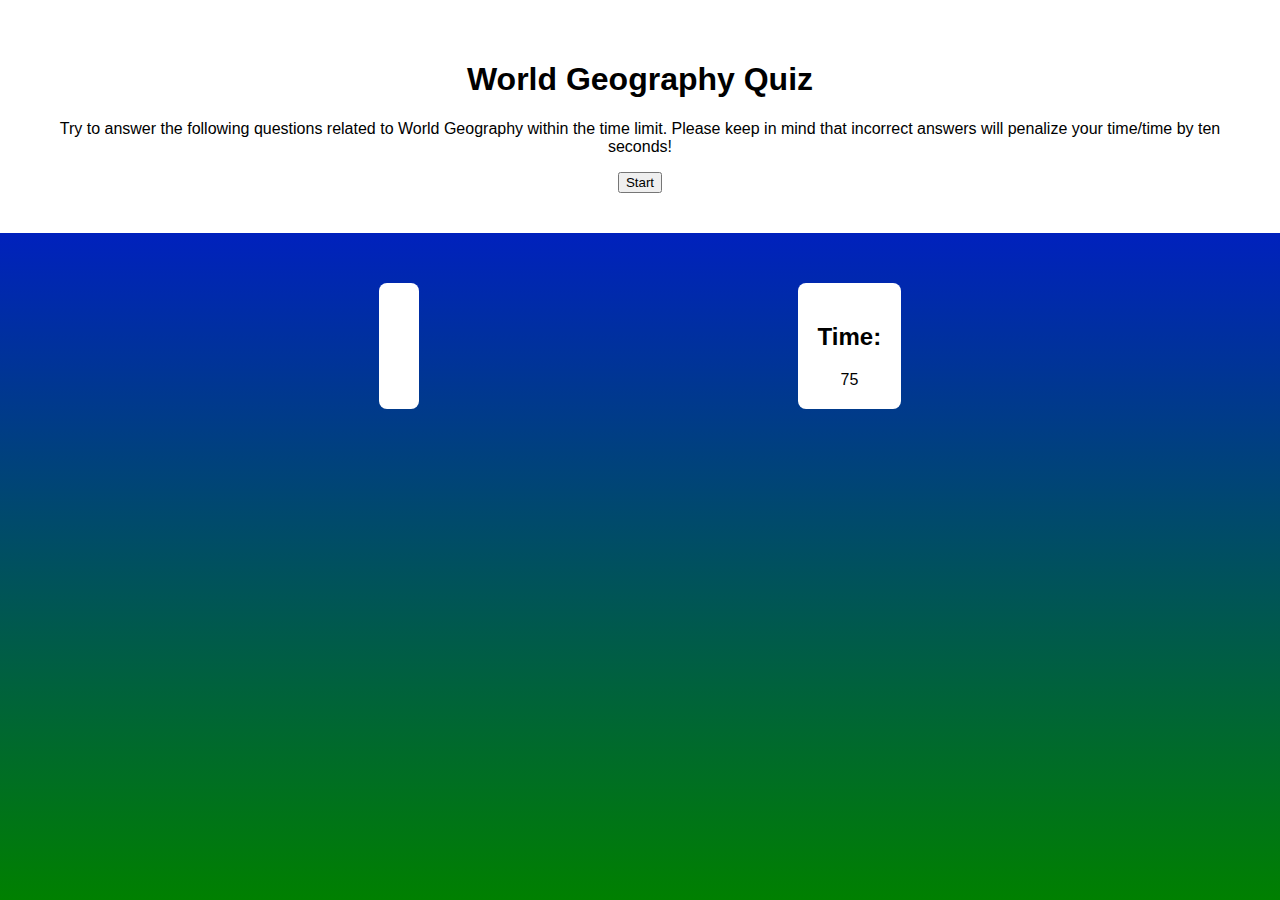
==== index.html @ da8908f9 "added question variables arrays" ====
<!DOCTYPE html>
<html lang="en">
<head>
    <meta charset="UTF-8">
    <meta http-equiv="X-UA-Compatible" content="IE=edge">
    <meta name="viewport" content="width=device-width, initial-scale=1.0">
    <title>World Geopgraphy Quiz</title>
    <link rel = "stylesheet" href="assets/css/style.css">
</head>
<body>
    <header>
        <h1>World Geography Quiz</h1>
        <p>Try to answer the following questions related to World Geography within the time limit.  Please keep in mind that incorrect answers will penalize your time/time by ten seconds!</p>
        <button class ="start-button">Start</button>
    </header>

    <main>
        <section>
            <div class = "Questions">
            </div>
        </section>

        <section>
            <div class = "QuizTimer">
                <h2>Time:</h2>
                <div class = "timer-text">
                <div class = "timer-count score">75</div>
                </div>
            </div>    
        </section>
    </main>


    <script src="assets/js/script.js"></script>
</body>
</html>
---- assets/css/style.css ----
* {
    box-sizing: border-box;
}

body {
    font-family: 'Segoe UI', Tahoma, Geneva, Verdana, sans-serif ;
    margin: 0;
    display: flex;
    flex-direction: column;
    min-height: 100vh;
    justify-content: flex-start;
    background: linear-gradient(blue,green);
}

header {
    padding: 40px;
    text-align: center;
    background: white;
    color: black;
}

main {
    display: flex;
    flex-wrap: wrap;
    justify-content: space-evenly;
}

section {
    flex: 0 auto;
    padding: 20px;
    margin-top: 50px;
    background-color: white;
    border-radius: 8px;
    text-align: center;
}
h3 {
    padding: 10px;
}
h3:hover {
   
    background-color: green;
}
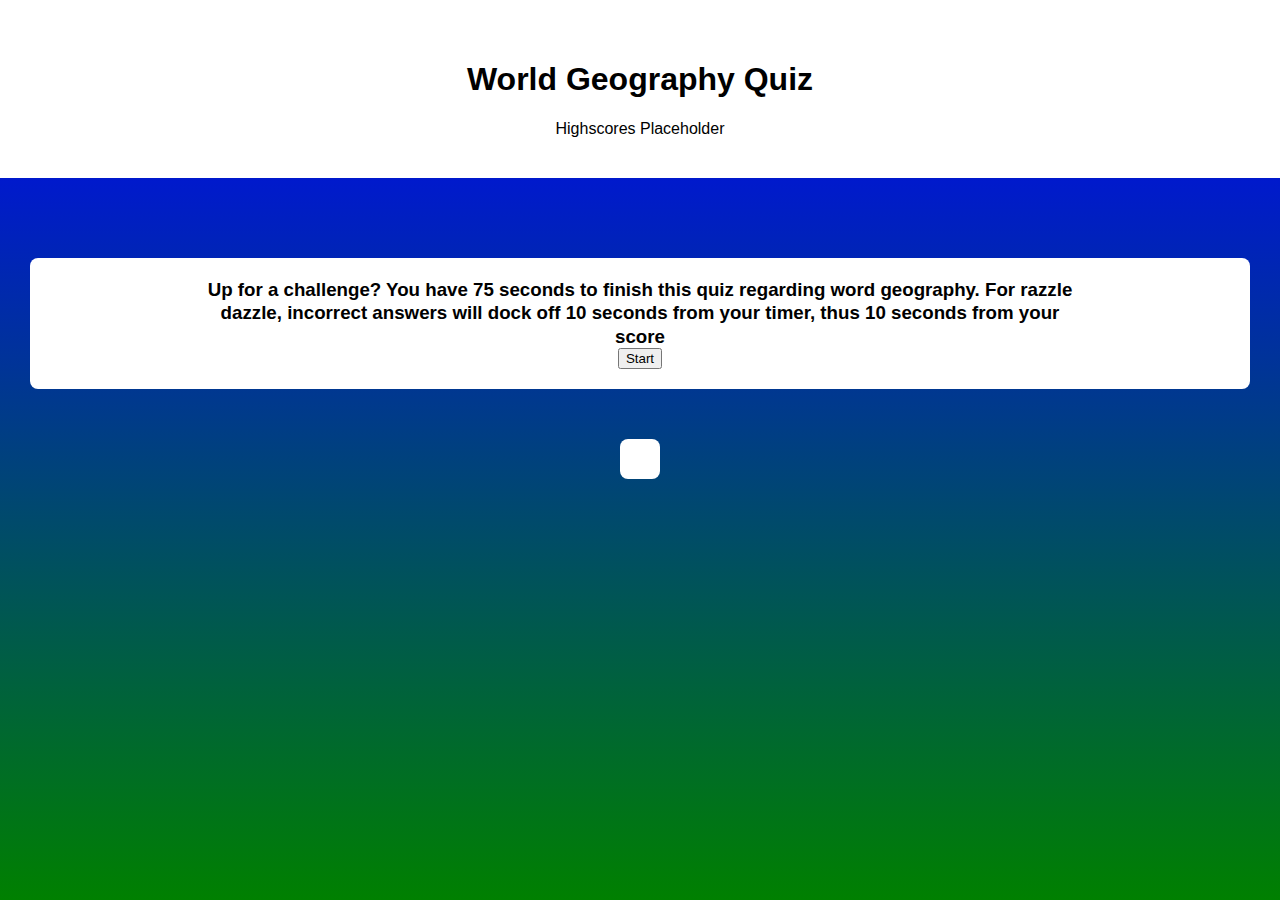
==== commit a94edb81: "added Quiz Start js section and padding to css main sections" ====
--- a/index.html
+++ b/index.html
@@ -10,23 +10,16 @@
 <body>
     <header>
         <h1>World Geography Quiz</h1>
-        <p>Try to answer the following questions related to World Geography within the time limit.  Please keep in mind that incorrect answers will penalize your time/time by ten seconds!</p>
-        <button class ="start-button">Start</button>
+        <a>Highscores Placeholder</a>
     </header>
 
     <main>
-        <section>
-            <div class = "Questions">
-            </div>
+        <section >
+            <div class = "mainContent">   
         </section>
 
         <section>
-            <div class = "QuizTimer">
-                <h2>Time:</h2>
-                <div class = "timer-text">
-                <div class = "timer-count score">75</div>
-                </div>
-            </div>    
+            <div class = "Quiz timer">
         </section>
     </main>
 
--- a/assets/css/style.css
+++ b/assets/css/style.css
@@ -23,6 +23,7 @@
     display: flex;
     flex-wrap: wrap;
     justify-content: space-evenly;
+    padding: 30px;
 }
 
 section {
@@ -33,10 +34,3 @@
     border-radius: 8px;
     text-align: center;
 }
-h3 {
-    padding: 10px;
-}
-h3:hover {
-   
-    background-color: green;
-}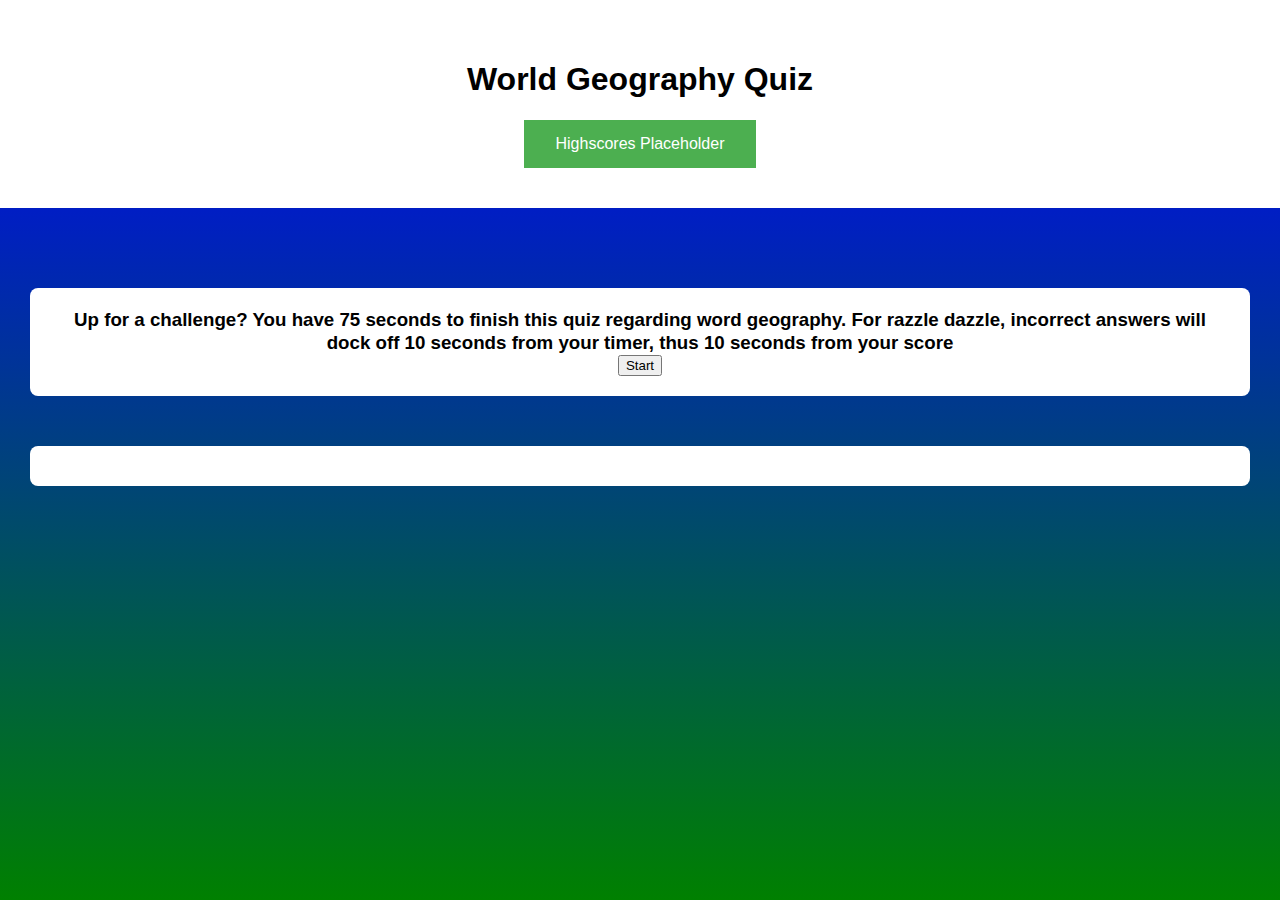
==== commit fd51603a: "added css styling to high score button" ====
--- a/index.html
+++ b/index.html
@@ -10,7 +10,8 @@
 <body>
     <header>
         <h1>World Geography Quiz</h1>
-        <a>Highscores Placeholder</a>
+        <button class="high-scores-btn"><a class="high-scores" href="highScores.html">Highscores Placeholder</a></button>
+        
     </header>
 
     <main>
--- a/assets/css/style.css
+++ b/assets/css/style.css
@@ -19,8 +19,25 @@
     color: black;
 }
 
+.high-scores-btn {
+    background-color: #4CAF50; 
+    border: none;
+    color: white;
+    padding: 15px 32px;
+    text-align: center;
+    text-decoration: none;
+    display: inline-block;
+    font-size: 16px;
+}
+
+.high-scores {
+    text-decoration: none;
+    color: white;
+}
+
+
 main {
-    display: flex;
+    flex-direction: row;
     flex-wrap: wrap;
     justify-content: space-evenly;
     padding: 30px;
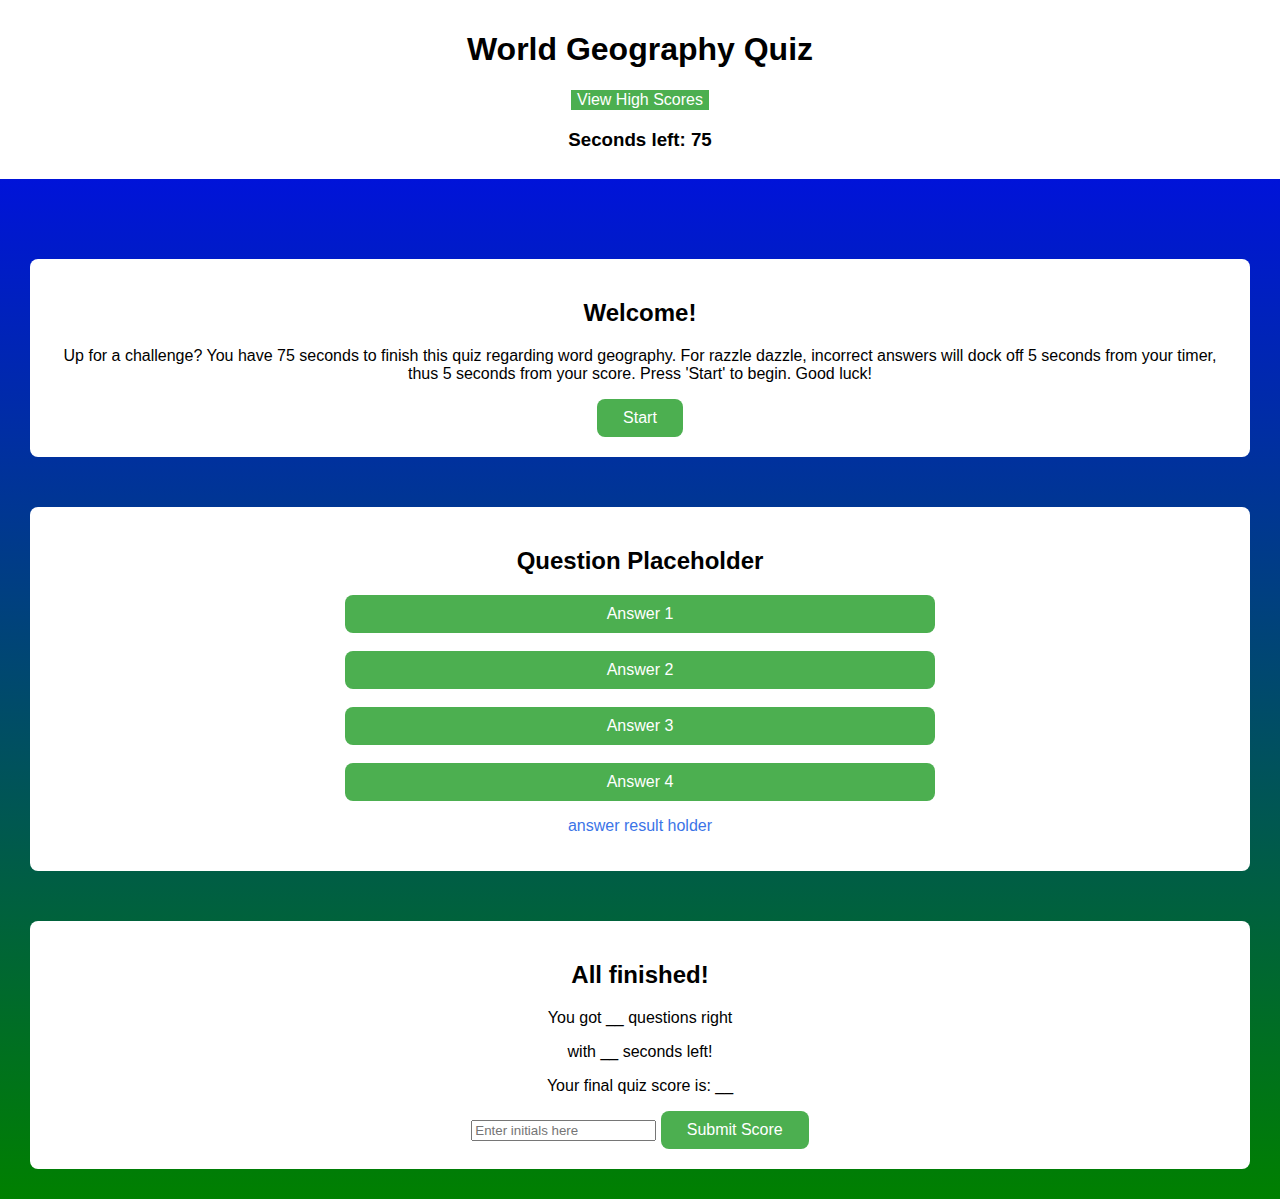
==== commit 0f5483f1: "updaded index.html; created individual sections for welcome message, questions, and results section " ====
--- a/index.html
+++ b/index.html
@@ -10,17 +10,41 @@
 <body>
     <header>
         <h1>World Geography Quiz</h1>
-        <button class="high-scores-btn"><a class="high-scores" href="highScores.html">Highscores Placeholder</a></button>
+        <button class="high-scores-btn"><a class="high-scores" href="highScores.html">View High Scores</a></button>
+        <h3>Seconds left: 75</h3>
         
     </header>
 
     <main>
-        <section >
-            <div class = "mainContent">   
+        <section  class="welcomeMessage" id="welcomeMessage">
+            <h2>Welcome!</h2>  
+            <p>Up for a challenge? You have 75 seconds to finish this quiz regarding word geography.  For razzle dazzle, incorrect answers will dock off 5 seconds from your timer, thus 5 seconds from your score. Press 'Start' to begin. Good luck!</p>
+            <button class="startButton" id="startButton">Start</button>
+        </section>
+
+        <section  class="questions" id="quizQuestions">
+            <h2>Question Placeholder</h2> 
+            <div class="answerChoices">
+                <button class ="answer-choice" id="answerButton1">Answer 1</button>
+                <br>
+                <button class ="answer-choice" id="answerButton2">Answer 2</button>
+                <br>
+                <button class ="answer-choice"  id="answerButton3">Answer 3</button>
+                <br>
+                <button class ="answer-choice"  id="answerButton4">Answer 4</button>
+            </div> 
+            <p style="color:rgb(59, 116, 231);" id="answerResult">answer result holder</p>
         </section>
 
         <section>
-            <div class = "Quiz timer">
+            <form id="resultForm">
+                <h2>All finished!</h2>
+                <p>You got __ questions right</p>
+                <p>with __ seconds left!</p>
+                <p>Your final quiz score is: __</p>
+                <input type="text" placeholder="Enter initials here" id="scoreInitials"></input>
+                <button class="submitScoreBtn" id="submitScore">Submit Score</button>
+            </form>
         </section>
     </main>
 
--- a/assets/css/style.css
+++ b/assets/css/style.css
@@ -13,17 +13,21 @@
 }
 
 header {
-    padding: 40px;
+    padding: 10px;
     text-align: center;
     background: white;
     color: black;
+}
+
+button :hover{
+    background-color: blueviolet;
 }
 
 .high-scores-btn {
     background-color: #4CAF50; 
     border: none;
     color: white;
-    padding: 15px 32px;
+    padding: 7px 15x;
     text-align: center;
     text-decoration: none;
     display: inline-block;
@@ -49,5 +53,53 @@
     margin-top: 50px;
     background-color: white;
     border-radius: 8px;
+    justify-content: center;
     text-align: center;
 }
+
+.startButton {
+    background-color: #4CAF50;
+    border: none;
+    border-radius: 8px;
+    color: white;
+    padding: 10px 26px;
+    text-align: center;
+    text-decoration: none;
+    display: inline-block;
+    font-size: 16px;
+}
+
+.answerChoices {
+    display: flex;
+    flex-direction: column;
+    justify-content: center;
+    padding-left: 25%;
+    padding-right: 25%;
+    align-content: space-between;
+}
+.answer-choice {
+    background-color: #4CAF50;
+    border: none;
+    border-radius: 8px;
+    color: white;
+    padding: 10px 26px;
+    text-align: center;
+    text-decoration: none;
+    display: inline-block;
+    font-size: 16px;
+   
+}
+
+.submitScoreBtn{
+    background-color: #4CAF50;
+    border: none;
+    border-radius: 8px;
+    color: white;
+    padding: 10px 26px;
+    text-align: center;
+    text-decoration: none;
+    display: inline-block;
+    font-size: 16px;
+}
+
+
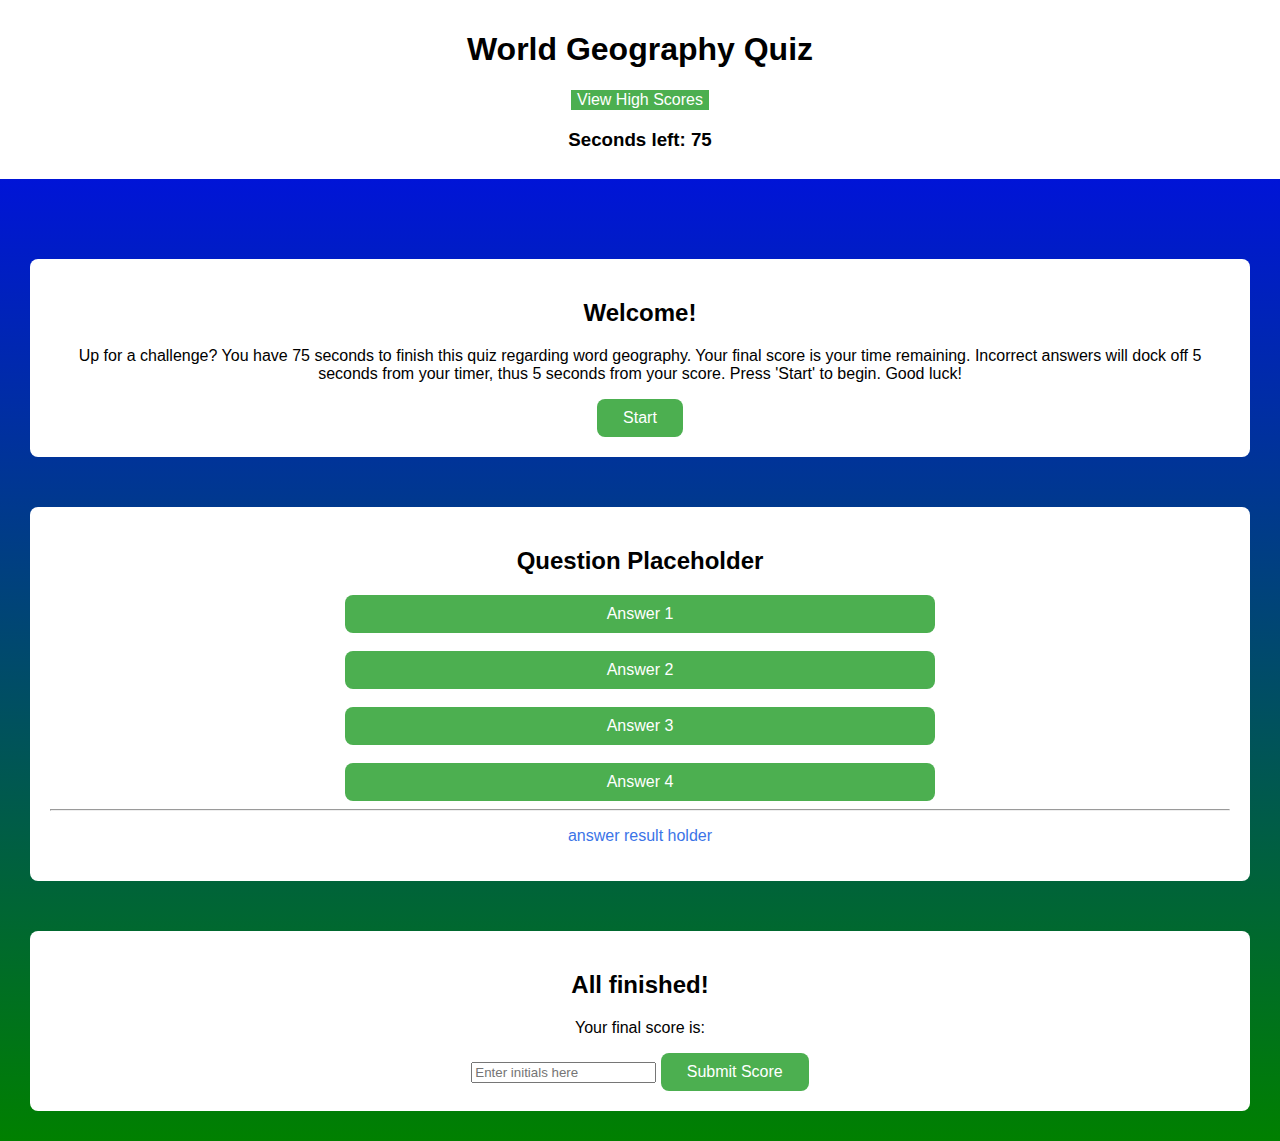
==== commit 4a7b7c48: "updated id's for score form and added them to script.js" ====
--- a/index.html
+++ b/index.html
@@ -18,7 +18,7 @@
     <main>
         <section  class="welcomeMessage" id="welcomeMessage">
             <h2>Welcome!</h2>  
-            <p>Up for a challenge? You have 75 seconds to finish this quiz regarding word geography.  For razzle dazzle, incorrect answers will dock off 5 seconds from your timer, thus 5 seconds from your score. Press 'Start' to begin. Good luck!</p>
+            <p>Up for a challenge? You have 75 seconds to finish this quiz regarding word geography. Your final score is your time remaining. Incorrect answers will dock off 5 seconds from your timer, thus 5 seconds from your score.  Press 'Start' to begin. Good luck!</p>
             <button class="startButton" id="startButton">Start</button>
         </section>
 
@@ -33,15 +33,14 @@
                 <br>
                 <button class ="answer-choice"  id="answerButton4">Answer 4</button>
             </div> 
+            <hr>
             <p style="color:rgb(59, 116, 231);" id="answerResult">answer result holder</p>
         </section>
 
         <section>
             <form id="resultForm">
                 <h2>All finished!</h2>
-                <p>You got __ questions right</p>
-                <p>with __ seconds left!</p>
-                <p>Your final quiz score is: __</p>
+                <p>Your final score is: <span id="finalScore"></span></p>
                 <input type="text" placeholder="Enter initials here" id="scoreInitials"></input>
                 <button class="submitScoreBtn" id="submitScore">Submit Score</button>
             </form>
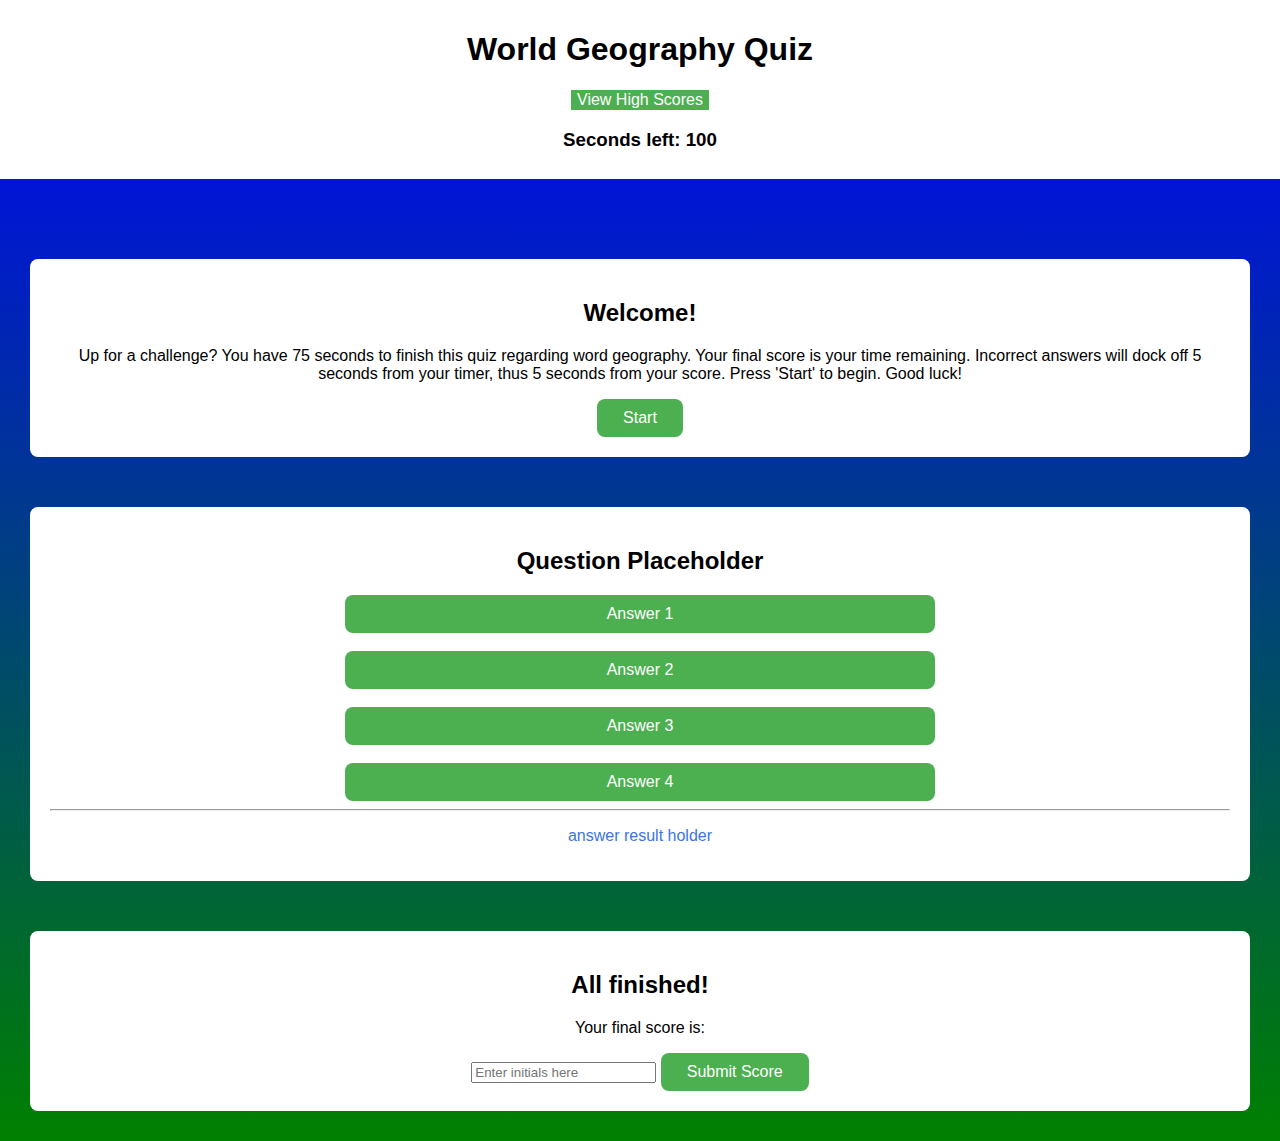
==== commit 92e01574: "updates highScores html page, changed header titles" ====
--- a/index.html
+++ b/index.html
@@ -11,7 +11,7 @@
     <header>
         <h1>World Geography Quiz</h1>
         <button class="high-scores-btn"><a class="high-scores" href="highScores.html">View High Scores</a></button>
-        <h3>Seconds left: 75</h3>
+        <h3>Seconds left: <span id="timer">100</span></h3>
         
     </header>
 
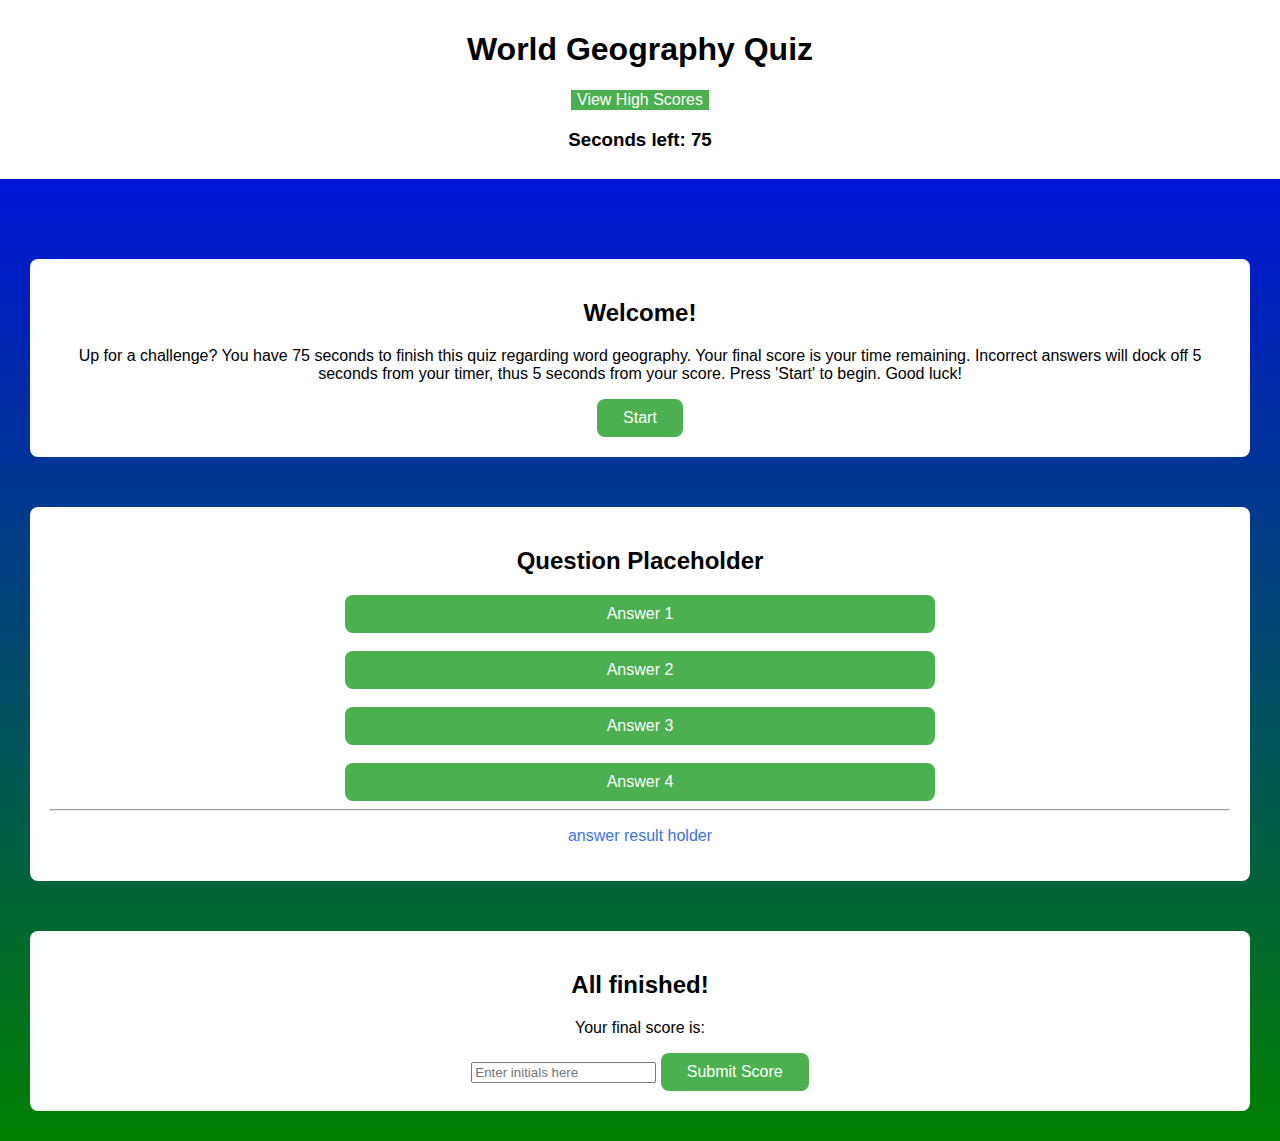
==== commit f9ff883d: "updated startTimer function" ====
--- a/index.html
+++ b/index.html
@@ -11,7 +11,7 @@
     <header>
         <h1>World Geography Quiz</h1>
         <button class="high-scores-btn"><a class="high-scores" href="highScores.html">View High Scores</a></button>
-        <h3>Seconds left: <span id="timer">100</span></h3>
+        <h3>Seconds left: <span id="timer">75</span></h3>
         
     </header>
 
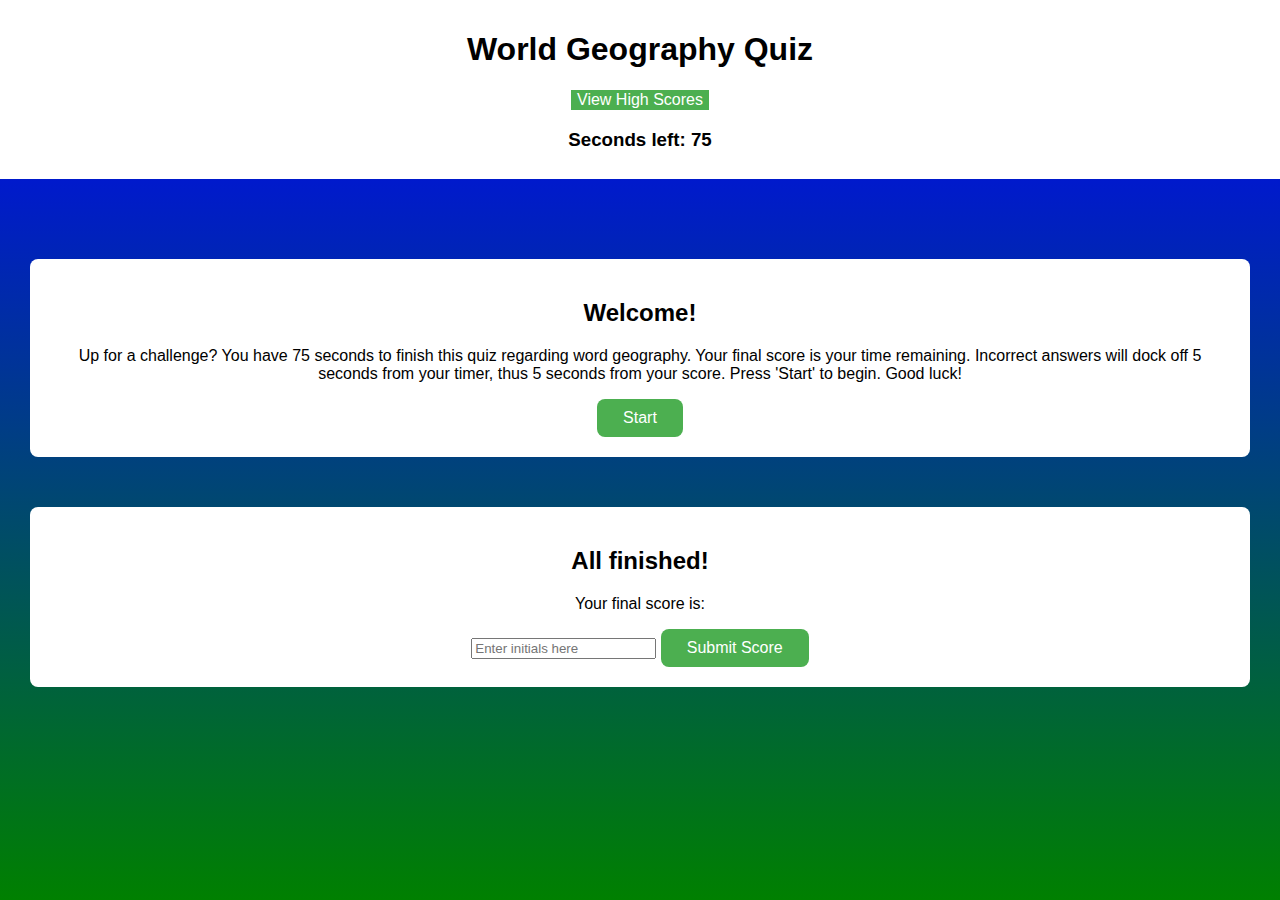
==== commit 27397ead: "make first question render along with answerchoices, and hid the welcome section after quiz is start" ====
--- a/index.html
+++ b/index.html
@@ -22,19 +22,14 @@
             <button class="startButton" id="startButton">Start</button>
         </section>
 
-        <section  class="questions" id="quizQuestions">
-            <h2>Question Placeholder</h2> 
-            <div class="answerChoices">
-                <button class ="answer-choice" id="answerButton1">Answer 1</button>
-                <br>
-                <button class ="answer-choice" id="answerButton2">Answer 2</button>
-                <br>
-                <button class ="answer-choice"  id="answerButton3">Answer 3</button>
-                <br>
-                <button class ="answer-choice"  id="answerButton4">Answer 4</button>
-            </div> 
+        <section  class = "answerChoices" id="quizQuestions">
+            <h2>Question Placeholder</h2>  
+            <button class ="answer-choice" id="answerButton1">Answer 1</button>         
+            <button class ="answer-choice" id="answerButton2">Answer 2</button>    
+            <button class ="answer-choice"  id="answerButton3">Answer 3</button>     
+            <button class ="answer-choice"  id="answerButton4">Answer 4</button>
             <hr>
-            <p style="color:rgb(59, 116, 231);" id="answerResult">answer result holder</p>
+            <p style="display: none" id="answerResult">result feedback</p>
         </section>
 
         <section>
--- a/assets/css/style.css
+++ b/assets/css/style.css
@@ -75,19 +75,31 @@
     justify-content: center;
     padding-left: 25%;
     padding-right: 25%;
-    align-content: space-between;
 }
 .answer-choice {
     background-color: #4CAF50;
-    border: none;
+    border: solid;
+    border-color: white;
     border-radius: 8px;
     color: white;
     padding: 10px 26px;
     text-align: center;
     text-decoration: none;
     display: inline-block;
+    font-size: 16px;  
+    width: 75%; 
+}
+
+.answer-choice:hover {
+    background-color: white; 
+    border: #4CAF50;
+    border-style: solid;
+    color: #4CAF50;
+    padding: 15px 32px;
+    text-align: center;
+    text-decoration: none;
+    display: inline-block;
     font-size: 16px;
-   
 }
 
 .submitScoreBtn{
